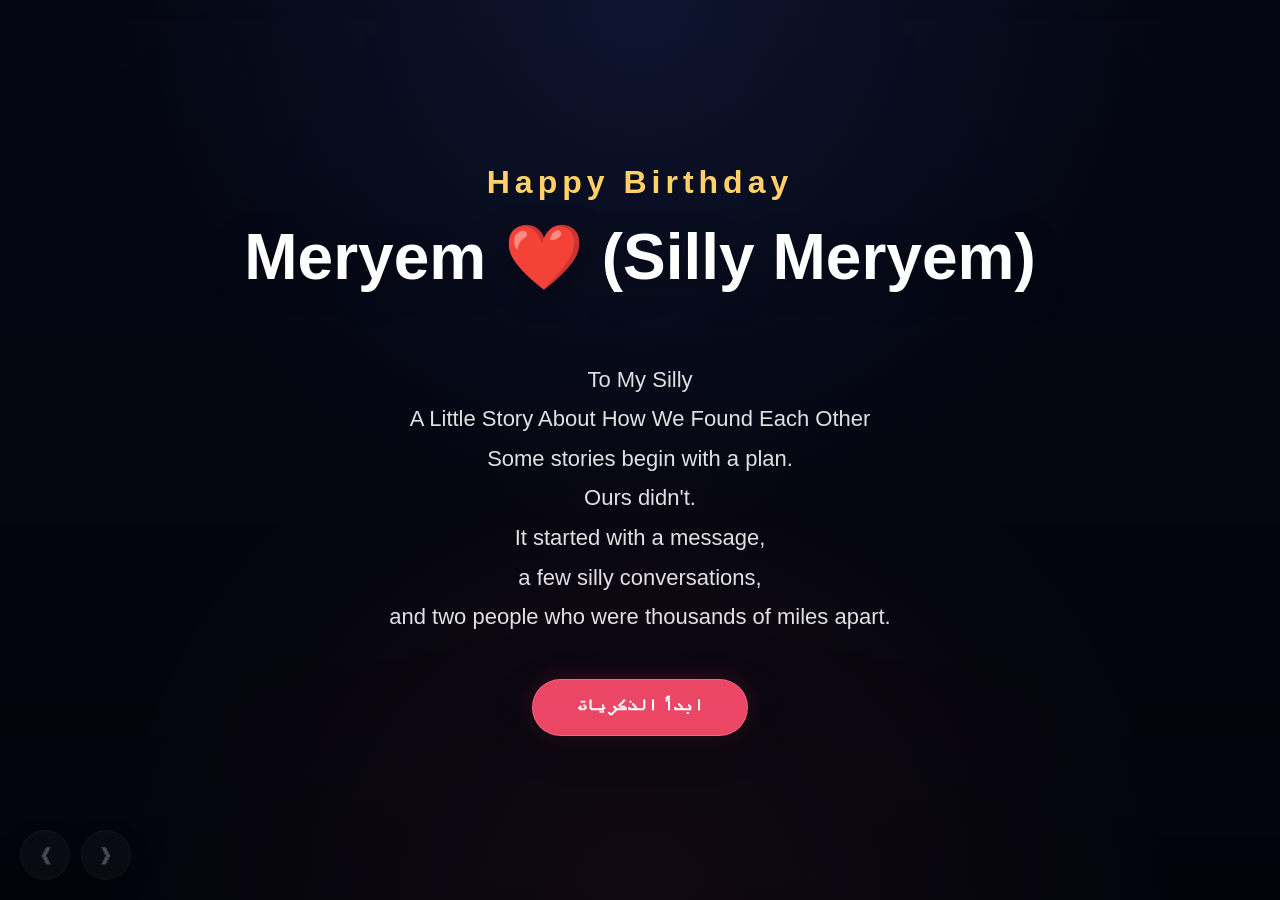
==== index.html @ 69a14bba "Memory album for Meryem" ====
<!DOCTYPE html>
<html lang="zh-CN">

<head>

  <meta charset="UTF-8">

  <meta
          name="viewport"
          content="width=device-width, initial-scale=1.0">

  <title>To My Silly ❤️</title>

  <link rel="stylesheet" href="css/style.css">

</head>
<body>

<div id="movieToast"></div>

<!-- 第1-10章背景：流星 -->
<video id="bgVideo1" autoplay muted loop playsinline>
  <source src="video/meteor.mp4" type="video/mp4">
</video>

<!-- 第11-12章背景：第二个背景视频 -->
<video id="bgVideo2" autoplay muted loop playsinline>
  <source src="video/background2.mp4" type="video/mp4">
</video>

<!-- 第13-29章背景：第三个背景视频 -->
<video id="bgVideo3" autoplay muted loop playsinline>
  <source src="video/background3.mp4" type="video/mp4">
</video>

<!-- 第30章最后一章：烟花（保持原来的 fireworks.mp4） -->
<video id="fireVideo" autoplay muted loop playsinline>
  <source src="video/fireworks.mp4" type="video/mp4">
</video>

<!-- 背景遮罩 -->
<div id="videoOverlay"></div>

<!-- 首页 -->
<section id="cover">

  <div class="cover-content">

    <h2 class="small-title">
      Happy Birthday
    </h2>

    <h1 id="name">
      Meryem ❤️ (Silly Meryem)
    </h1>

    <p class="subtitle">
      To My Silly
      A Little Story About How We Found Each Other
      Some stories begin with a plan.
      Ours didn't.
      It started with a message,
      a few silly conversations,
      and two people who were thousands of miles apart.
    </p >

    <button id="startBtn">
      ابدأ الذكريات
    </button>

  </div>

</section>

<!-- 幻灯片 -->
<section id="memory" class="hidden">

  <div id="slideContainer"></div>

  <div id="pageNumber"></div>

  <div id="movieQuote"></div>

</section>

<!-- 背景音乐 -->
<audio id="bgm" preload="auto"></audio>

<div id="navButtons">

  <button id="prevBtn">
    ❮
  </button>

  <button id="nextBtn">
    ❯
  </button>

</div>

<script src="js/data.js"></script>
<script src="js/effects.js"></script>
<script src="js/engine.js"></script>
</body>

</html>
---- css/style.css ----
/* =====================================================
   Meryem Birthday Movie — Clean Style V6
   -----------------------------------------------------
   Cleaned and consolidated version.
   Compatible with:
   index.html
   js/engine.js
   js/data.js
   ===================================================== */

/* =====================================================
   1. RESET / BASE
   ===================================================== */

* {
  margin: 0;
  padding: 0;
  box-sizing: border-box;
}

html,
body {
  width: 100%;
  height: 100%;
  min-height: 100%;
  overflow: hidden;
  background: #050816;
  color: #ffffff;
  font-family:
          "Poppins",
          "Segoe UI",
          "Noto Sans Arabic",
          Arial,
          sans-serif;
}

body {
  position: relative;
  -webkit-font-smoothing: antialiased;
  text-rendering: optimizeLegibility;
}

button {
  font-family: inherit;
}

/* =====================================================
   2. BACKGROUND VIDEOS
   ===================================================== */

#bgVideo1,
#bgVideo2,
#bgVideo3,
#fireVideo {
  position: fixed;
  inset: 0;
  display: block;
  width: 100%;
  height: 100%;
  min-width: 100vw;
  min-height: 100vh;
  min-height: 100dvh;
  object-fit: cover;
  object-position: center center;
  pointer-events: none;
  z-index: 0;
  transition: opacity 2s ease;
}

#bgVideo1,
#bgVideo2,
#bgVideo3,
#fireVideo {
  opacity: 0;
}

#bgVideo1 {
  opacity: 1;
}

/* Dark layer above videos */
#videoOverlay {
  position: fixed;
  inset: 0;
  background:
          linear-gradient(
                  180deg,
                  rgba(0, 0, 0, 0.18),
                  rgba(0, 0, 0, 0.42)
          );
  z-index: 1;
  pointer-events: none;
}

/* Optional star layer */
#stars {
  position: fixed;
  inset: 0;
  background-image:
          radial-gradient(
                  circle,
                  rgba(255, 255, 255, 0.9) 1.2px,
                  transparent 1.2px
          );
  background-size: 90px 90px;
  opacity: 0.25;
  z-index: 1;
  pointer-events: none;
}

/* Extra cinematic glow */
body::before {
  content: "";
  position: fixed;
  inset: 0;
  background:
          radial-gradient(
                  circle at 50% 0%,
                  rgba(90, 120, 255, 0.16),
                  transparent 48%
          ),
          radial-gradient(
                  circle at 50% 100%,
                  rgba(255, 80, 130, 0.10),
                  transparent 48%
          );
  z-index: 1;
  pointer-events: none;
}

/* =====================================================
   3. COMMON LAYERS
   ===================================================== */

#cover,
#memory {
  position: relative;
  z-index: 2;
  width: 100vw;
  max-width: none;
}

.hidden {
  display: none !important;
}

/* =====================================================
   4. COVER / HOME PAGE
   ===================================================== */

#cover {
  height: 100vh;
  height: 100dvh;
  display: flex;
  justify-content: center;
  align-items: center;
  text-align: center;
  padding: 30px;
}

.cover-content {
  width: min(900px, 92vw);
  animation: fadeUp 1.4s ease both;
}

.small-title {
  font-size: clamp(22px, 3vw, 32px);
  letter-spacing: 5px;
  color: #ffd166;
  margin-bottom: 18px;
  font-weight: 700;
}

#name {
  font-size: clamp(36px, 6vw, 64px);
  line-height: 1.2;
  font-weight: 700;
  margin-bottom: 24px;
  text-shadow: 0 8px 30px rgba(0, 0, 0, 0.35);
}

.subtitle {
  width: min(760px, 100%);
  margin: 0 auto 42px;
  color: rgba(255, 255, 255, 0.88);
  font-size: clamp(17px, 2vw, 22px);
  line-height: 1.8;
  white-space: pre-line;
}

/* Start button */
#startBtn {
  padding: 16px 44px;
  border: 1px solid rgba(255, 255, 255, 0.18);
  border-radius: 999px;
  background: rgba(255, 77, 109, 0.92);
  color: #ffffff;
  font-size: 20px;
  font-weight: 600;
  cursor: pointer;
  box-shadow:
          0 12px 35px rgba(0, 0, 0, 0.35),
          0 0 25px rgba(255, 77, 109, 0.18);
  transition:
          transform 0.3s ease,
          background 0.3s ease,
          box-shadow 0.3s ease;
  animation: breath 2.5s ease-in-out infinite;
}

#startBtn:hover {
  transform: scale(1.05);
  background: #ff6884;
  box-shadow:
          0 16px 40px rgba(0, 0, 0, 0.4),
          0 0 30px rgba(255, 77, 109, 0.25);
}

#startBtn:active {
  transform: scale(0.97);
}

/* =====================================================
   5. MEMORY AREA
   ===================================================== */

#memory {
  height: 100vh;
  height: 100dvh;
  display: flex;
  justify-content: center;
  align-items: stretch;
}

#slideContainer {
  width: 100%;
  height: 100%;
  min-height: 0;
}

/* Each page */
.slide {
  width: 100%;
  height: 100vh;
  height: 100dvh;
  min-height: 100vh;
  min-height: 100dvh;

  display: flex;
  flex-direction: column;
  justify-content: flex-start;
  align-items: center;

  padding:
          34px
          40px
          90px;

  gap: 20px;

  overflow-y: auto;
  overflow-x: hidden;

  scrollbar-width: none;
  -webkit-overflow-scrolling: touch;
}

.slide::-webkit-scrollbar {
  display: none;
}

/* =====================================================
   6. CHAPTER PAGE
   ===================================================== */

.chapter-slide {
  justify-content: center;
  text-align: center;
}

.chapter-slide h2 {
  font-size: clamp(22px, 3vw, 34px);
  letter-spacing: 5px;
  color: #ffd166;
  margin-bottom: 18px;
  font-weight: 700;
}

.chapter-slide h1 {
  max-width: 1000px;
  font-size: clamp(42px, 6vw, 70px);
  line-height: 1.2;
  margin-bottom: 24px;
  text-shadow: 0 10px 35px rgba(0, 0, 0, 0.35);
}

.chapter-slide p {
  width: min(760px, 92%);
  color: rgba(255, 255, 255, 0.86);
  font-size: 19px;
  line-height: 1.9;
}

/* =====================================================
   7. MOVIE LAYOUT
   PC: image left / text right
   Mobile: image top / text bottom
   ===================================================== */

.movie-layout {
  width: min(1400px, 100%);
  min-height: 0;
  flex: 1;

  display: grid;
  grid-template-columns:
    minmax(0, 1.2fr)
    minmax(0, 0.8fr);

  gap: clamp(22px, 3vw, 42px);
  align-items: center;
}

/* Image side */
.movie-image {
  width: 100%;
  min-width: 0;

  display: flex;
  justify-content: center;
  align-items: center;
}

/* Single image */
.movie-image > img {
  display: block;
  width: auto;
  max-width: 100%;
  max-height: 72vh;
  max-height: 72dvh;

  object-fit: contain;
  border-radius: 22px;

  box-shadow:
          0 18px 50px rgba(0, 0, 0, 0.45);

  animation: fadeImage 0.8s ease both;
}

/* Gallery */
.gallery {
  width: 100%;
  max-height: 78vh;
  max-height: 78dvh;

  display: grid;
  grid-template-columns: repeat(2, minmax(0, 1fr));
  gap: 16px;

  justify-items: center;
  align-items: center;
}

.gallery img {
  display: block;
  width: 100%;
  max-width: 100%;
  max-height: 62vh;
  max-height: 62dvh;

  object-fit: contain;
  border-radius: 18px;

  box-shadow:
          0 14px 35px rgba(0, 0, 0, 0.38);

  transition:
          transform 0.35s ease,
          box-shadow 0.35s ease;

  animation: fadeImage 0.8s ease both;
}

.gallery img:hover {
  transform: scale(1.025);
  box-shadow:
          0 18px 42px rgba(0, 0, 0, 0.45);
}

.gallery.gallery-3 {
  grid-template-columns: repeat(3, minmax(0, 1fr));
}

.gallery.gallery-4 {
  grid-template-columns: repeat(2, minmax(0, 1fr));
}

.gallery.gallery-many {
  grid-template-columns:
    repeat(auto-fit, minmax(180px, 1fr));
}

/* =====================================================
   8. MOVIE TEXT
   ===================================================== */

.movie-text {
  width: 100%;
  min-width: 0;
  max-height: 72vh;
  max-height: 72dvh;

  display: flex;
  flex-direction: column;
  justify-content: center;
  align-items: stretch;

  padding: 10px 12px 10px 8px;

  overflow-y: auto;
  overflow-x: hidden;

  scrollbar-width: thin;
  scrollbar-color:
          rgba(255, 255, 255, 0.2)
          transparent;
}

.movie-text::-webkit-scrollbar {
  width: 4px;
}

.movie-text::-webkit-scrollbar-thumb {
  background: rgba(255, 255, 255, 0.2);
  border-radius: 999px;
}

.movie-text h2 {
  font-size: clamp(28px, 3vw, 44px);
  line-height: 1.35;
  color: #ffd166;
  margin-bottom: 22px;
  font-weight: 700;

  direction: rtl;
  text-align: right;
}

.movie-text p {
  direction: rtl;
  text-align: right;
}

/* =====================================================
   9. STORY TEXT
   ===================================================== */

.story-text {
  width: 100%;
  max-width: 950px;

  color: #f5f5f5;

  font-size: 18px;
  line-height: 1.9;
  font-weight: 400;

  white-space: pre-line;
  overflow-wrap: anywhere;
  word-break: normal;

  direction: rtl;
  text-align: right;
}

.story-text.long {
  font-size: 17px;
  line-height: 1.8;
}

/* =====================================================
   10. TEXT-ONLY PAGE
   ===================================================== */

.text-slide {
  justify-content: center;
  text-align: center;
}

.text-box {
  width: min(950px, 100%);
  max-height: 78vh;
  max-height: 78dvh;

  padding: 30px;

  overflow-y: auto;
  scrollbar-width: none;
}

.text-box::-webkit-scrollbar {
  display: none;
}

.text-box h2 {
  font-size: clamp(30px, 4vw, 44px);
  line-height: 1.35;
  color: #ffd166;
  margin-bottom: 18px;
}

.text-subtitle {
  font-size: 21px;
  line-height: 1.6;
  color: rgba(255, 255, 255, 0.68);
  margin-bottom: 28px;
}

.text-box .story-text {
  width: 100%;
  max-width: 900px;
  margin: 0 auto;

  font-size: 19px;
  line-height: 2;
}

/* =====================================================
   11. CINEMATIC PAGE
   ===================================================== */

.cinematic {
  justify-content: center;
  align-items: center;
  text-align: center;
}

.cinematic-box {
  width: min(950px, 92%);
}

.cinematic-line {
  opacity: 0;
  color: #ffffff;

  font-size: clamp(24px, 4vw, 36px);
  line-height: 1.8;

  padding: 0 10px;

  text-shadow:
          0 8px 30px rgba(0, 0, 0, 0.45);

  animation: fadeMovie 1.4s ease forwards;
}

/* =====================================================
   12. CHAT
   ===================================================== */

.chat-window {
  width: min(700px, 96%);
  max-height: 78vh;
  max-height: 78dvh;

  margin: auto;

  padding: 22px;

  background: rgba(25, 25, 28, 0.88);

  border: 1px solid rgba(255, 255, 255, 0.08);
  border-radius: 26px;

  box-shadow:
          0 20px 65px rgba(0, 0, 0, 0.45);

  backdrop-filter: blur(14px);
  -webkit-backdrop-filter: blur(14px);

  animation: fadeUp 0.7s ease both;

  direction: ltr;
}

.chat-header {
  display: flex;
  align-items: center;
  gap: 14px;

  margin-bottom: 24px;
  direction: ltr;
}

.avatar {
  width: 60px;
  height: 60px;

  flex: 0 0 auto;

  border-radius: 50%;
  object-fit: cover;

  border: 2px solid rgba(255, 255, 255, 0.18);

  box-shadow:
          0 8px 22px rgba(0, 0, 0, 0.3);
}

.chat-header h3 {
  font-size: 21px;
  font-weight: 600;
  line-height: 1.3;
}

.online {
  display: inline-block;
  margin-top: 4px;

  color: #55d66b;
  font-size: 14px;
}

/* Chat area */
#chatArea {
  width: 100%;

  display: flex;
  flex-direction: column;
  gap: 14px;

  max-height: calc(78vh - 110px);
  overflow-y: auto;

  padding: 4px;

  scrollbar-width: none;
}

#chatArea::-webkit-scrollbar {
  display: none;
}

/* Message bubble */
.bubble {
  max-width: 76%;

  padding: 13px 17px;

  border-radius: 19px;

  font-size: 18px;
  line-height: 1.65;

  overflow-wrap: anywhere;
  word-break: break-word;

  animation: fadeUp 0.35s ease both;

  direction: ltr;
  text-align: left;
}

.them {
  align-self: flex-start;
  background: #363638;
  border-bottom-left-radius: 6px;
}

.me {
  align-self: flex-end;
  background: #0b93f6;
  border-bottom-right-radius: 6px;
}

/* Chat typing indicator */
.typing {
  width: 68px;

  padding: 13px;

  display: flex;
  align-items: center;
  justify-content: center;
  gap: 7px;

  border-radius: 20px;
}

.typing.them {
  align-self: flex-start;
  background: #333335;
}

.typing.me {
  align-self: flex-end;
  background: #0b93f6;
}

.typing span {
  width: 8px;
  height: 8px;

  border-radius: 50%;
  background: #ffffff;

  animation: blink 1.2s infinite;
}

.typing span:nth-child(2) {
  animation-delay: 0.2s;
}

.typing span:nth-child(3) {
  animation-delay: 0.4s;
}

/* Sticker */
.sticker {
  display: block;

  width: 130px;
  max-width: 58vw;

  height: auto;

  border-radius: 16px;
}

/* =====================================================
   13. VIDEO PAGE
   ===================================================== */

video {
  width: 100%;
  max-width: 900px;
  max-height: 70vh;

  object-fit: contain;

  border-radius: 22px;

  box-shadow:
          0 18px 45px rgba(0, 0, 0, 0.45);

  margin: 20px 0;
}

/* =====================================================
   14. QUOTE
   ===================================================== */

#movieQuote {
  position: fixed;

  left: 50%;
  bottom: 30px;

  transform: translateX(-50%);

  width: min(800px, 82vw);

  margin: 0;

  text-align: center;

  color: rgba(255, 255, 255, 0.72);

  font-size: 15px;
  line-height: 1.6;

  font-style: italic;

  z-index: 900;

  pointer-events: none;

  text-shadow:
          0 4px 18px rgba(0, 0, 0, 0.55);
}

/* =====================================================
   15. PAGE NUMBER
   ===================================================== */

#pageNumber {
  position: fixed;

  right: 24px;
  bottom: 22px;

  color: rgba(255, 255, 255, 0.68);

  font-size: 14px;

  z-index: 9998;
  pointer-events: none;
}

/* =====================================================
   16. NAVIGATION
   ===================================================== */

#navButtons {
  position: fixed;

  left: 20px;
  bottom: 20px;

  display: flex;
  gap: 11px;

  z-index: 9999;

  opacity: 0.28;

  transition:
          opacity 0.5s ease,
          transform 0.3s ease;
}

#navButtons.show {
  opacity: 1;
}

#navButtons button {
  width: 50px;
  height: 50px;

  padding: 0;

  display: flex;
  align-items: center;
  justify-content: center;

  border: 1px solid rgba(255, 255, 255, 0.12);
  border-radius: 50%;

  background: rgba(255, 255, 255, 0.12);

  backdrop-filter: blur(16px);
  -webkit-backdrop-filter: blur(16px);

  color: #ffffff;

  font-size: 23px;

  cursor: pointer;

  box-shadow:
          0 10px 30px rgba(0, 0, 0, 0.35);

  transition:
          transform 0.25s ease,
          background 0.25s ease;
}

#navButtons button:hover {
  transform: scale(1.08);
  background: rgba(255, 255, 255, 0.22);
}

#navButtons button:active {
  transform: scale(0.92);
}

/* =====================================================
   17. MOVIE TOAST
   ===================================================== */

#movieToast {
  position: fixed;

  top: 50%;
  left: 50%;

  transform: translate(-50%, -50%);

  width: min(85vw, 540px);

  padding: 24px 30px;

  box-sizing: border-box;

  border: 1px solid rgba(255, 255, 255, 0.16);
  border-radius: 20px;

  background: rgba(20, 20, 35, 0.90);

  backdrop-filter: blur(18px);
  -webkit-backdrop-filter: blur(18px);

  box-shadow:
          0 18px 55px rgba(0, 0, 0, 0.45);

  color: #ffffff;

  text-align: center;

  font-size: 18px;
  line-height: 1.65;

  z-index: 10000;

  opacity: 0;
  visibility: hidden;
  pointer-events: none;

  transition:
          opacity 0.3s ease,
          visibility 0.3s ease;
}

#movieToast.show {
  opacity: 1;
  visibility: visible;
}

/* Small dynamically-created toast */
#toast {
  position: fixed;

  left: 50%;
  bottom: 90px;

  transform: translateX(-50%);

  width: max-content;
  max-width: 88vw;

  padding: 12px 20px;

  border: 1px solid rgba(255, 255, 255, 0.10);
  border-radius: 30px;

  background: rgba(0, 0, 0, 0.76);

  color: #ffffff;

  font-size: 15px;
  line-height: 1.5;

  text-align: center;

  opacity: 0;
  pointer-events: none;

  transition:
          opacity 0.3s ease,
          bottom 0.3s ease;

  z-index: 99999;

  backdrop-filter: blur(10px);
  -webkit-backdrop-filter: blur(10px);
}

#toast.show {
  opacity: 1;
  bottom: 110px;
}

/* =====================================================
   18. ENDING
   ===================================================== */

.ending {
  width: 100%;
  height: 100%;

  display: flex;
  flex-direction: column;
  justify-content: center;
  align-items: center;

  text-align: center;
}

.ending h1 {
  font-size: clamp(40px, 6vw, 64px);
  line-height: 1.25;
  margin-bottom: 20px;
}

.ending p {
  max-width: 760px;

  font-size: 21px;
  line-height: 1.8;

  color: rgba(255, 255, 255, 0.82);
}

.heart {
  font-size: 60px;
  margin-top: 30px;

  animation: heartBeat 1.8s ease-in-out infinite;
}

/* =====================================================
   19. ANIMATIONS
   ===================================================== */

@keyframes fadeUp {
  from {
    opacity: 0;
    transform: translateY(35px);
  }

  to {
    opacity: 1;
    transform: translateY(0);
  }
}

@keyframes fadeImage {
  from {
    opacity: 0;
    transform: scale(0.985);
  }

  to {
    opacity: 1;
    transform: scale(1);
  }
}

@keyframes breath {
  0%,
  100% {
    transform: scale(1);
  }

  50% {
    transform: scale(1.035);
  }
}

@keyframes fadeMovie {
  from {
    opacity: 0;
    transform: translateY(20px);
  }

  to {
    opacity: 1;
    transform: translateY(0);
  }
}

@keyframes blink {
  0%,
  80%,
  100% {
    opacity: 0.2;
    transform: scale(0.7);
  }

  40% {
    opacity: 1;
    transform: scale(1);
  }
}

@keyframes heartBeat {
  0%,
  100% {
    transform: scale(1);
  }

  50% {
    transform: scale(1.12);
  }
}

/* =====================================================
   20. TABLET / MOBILE
   ===================================================== */

@media (max-width: 900px) {

  html,
  body {
    width: 100%;
    height: 100%;
    overflow: hidden;
  }

  /* ---------- Cover ---------- */

  #cover {
    min-height: 100dvh;
    padding: 24px 18px;
  }

  .cover-content {
    width: 100%;
  }

  .small-title {
    font-size: 21px;
    letter-spacing: 3px;
    margin-bottom: 14px;
  }

  #name {
    font-size: clamp(30px, 8vw, 45px);
    line-height: 1.25;
    margin-bottom: 18px;
  }

  .subtitle {
    font-size: 16px;
    line-height: 1.75;
    margin-bottom: 32px;
  }

  #startBtn {
    padding: 14px 32px;
    font-size: 18px;
  }

  /* ---------- Memory ---------- */

  #memory {
    height: 100dvh;
    min-height: 100dvh;

    padding: 0;

    align-items: flex-start;
  }

  #slideContainer {
    width: 100%;
    height: 100dvh;
  }

  /* ---------- Slide ---------- */

  .slide {
    width: 100%;
    height: 100dvh;
    min-height: 100dvh;

    padding:
            22px
            16px
            110px;

    justify-content: flex-start;
    align-items: center;

    gap: 16px;

    overflow-y: auto;
    overflow-x: hidden;
  }

  /* ---------- Titles ---------- */

  .slide > h2,
  .slide h2 {
    width: 100%;

    font-size: 27px;
    line-height: 1.35;

    text-align: center;

    margin:
            4px
            0
            10px;

    color: #ffd166;

    font-weight: 700;

    word-break: normal;
  }

  /* ---------- Movie layout ---------- */

  .movie-layout {
    width: 100%;

    display: flex;
    flex-direction: column;

    align-items: center;

    gap: 20px;

    flex: none;
  }

  /* ---------- Images ---------- */

  .movie-image {
    width: 100%;

    display: flex;
    justify-content: center;
    align-items: center;

    flex-shrink: 0;
  }

  .movie-image > img {
    display: block;

    width: auto;
    max-width: 100%;

    max-height: 40dvh;

    object-fit: contain;

    border-radius: 16px;

    box-shadow:
            0 12px 30px rgba(0, 0, 0, 0.38);

    animation:
            fadeImage 0.45s ease both;
  }

  /* ---------- Gallery ---------- */

  .gallery,
  .gallery.gallery-3,
  .gallery.gallery-4,
  .gallery.gallery-many {
    width: 100%;

    display: grid;
    grid-template-columns: 1fr;

    gap: 12px;

    max-height: none;
  }

  .gallery img {
    width: 100%;
    max-width: 100%;
    max-height: 48dvh;

    object-fit: contain;

    border-radius: 15px;

    box-shadow:
            0 10px 28px rgba(0, 0, 0, 0.30);

    animation:
            fadeImage 0.45s ease both;
  }

  /* ---------- Text ---------- */

  .movie-text {
    width: 100%;
    max-width: none;

    padding:
            0
            3px
            20px;

    display: flex;
    flex-direction: column;

    align-items: stretch;
    justify-content: flex-start;

    overflow: visible;

    max-height: none;
  }

  .movie-text h2 {
    width: 100%;

    font-size: 27px;
    line-height: 1.4;

    margin-bottom: 14px;

    direction: rtl;
    text-align: right;
  }

  .story-text,
  .movie-text .story-text {
    width: 100%;
    max-width: none;

    margin: 0;

    font-size: 17px;
    line-height: 1.85;

    font-weight: 400;

    direction: rtl;
    text-align: right;

    color: #f5f5f5;

    white-space: pre-line;
    overflow-wrap: anywhere;

    letter-spacing: 0.1px;
  }

  /* ---------- Text-only pages ---------- */

  .text-slide {
    justify-content: center;
    padding-bottom: 110px;
  }

  .text-box {
    width: 100%;
    max-width: none;

    max-height: 78dvh;

    padding:
            10px
            4px
            40px;
  }

  .text-box h2 {
    font-size: 28px;
  }

  .text-subtitle {
    font-size: 18px;
    line-height: 1.6;
    margin-bottom: 18px;
  }

  .text-box .story-text {
    font-size: 18px;
    line-height: 1.9;

    text-align: right;
  }

  /* ---------- Chapter ---------- */

  .chapter-slide {
    justify-content: center;

    text-align: center;

    padding:
            24px
            24px
            110px;
  }

  .chapter-slide h2 {
    width: auto;

    font-size: 20px;
    letter-spacing: 3px;

    text-align: center;
  }

  .chapter-slide h1 {
    width: 100%;

    font-size: 42px;
    line-height: 1.25;

    margin-bottom: 18px;
  }

  .chapter-slide p {
    width: 100%;

    font-size: 17px;
    line-height: 1.8;
  }

  /* ---------- Cinematic ---------- */

  .cinematic {
    justify-content: center;

    padding:
            25px
            20px
            110px;
  }

  .cinematic-box {
    width: 100%;
  }

  .cinematic-line {
    font-size: 24px;
    line-height: 1.8;
    padding: 0 6px;
  }

  /* ---------- Chat ---------- */

  .chat-window {
    width: 100%;
    max-width: 430px;

    max-height: 78dvh;

    padding: 18px;

    border-radius: 22px;
  }

  .chat-header {
    gap: 12px;
    margin-bottom: 18px;
  }

  .avatar {
    width: 52px;
    height: 52px;
  }

  .chat-header h3 {
    font-size: 19px;
  }

  #chatArea {
    max-height: calc(78dvh - 105px);
  }

  .bubble {
    max-width: 82%;

    padding:
            11px
            15px;

    font-size: 17px;
    line-height: 1.55;
  }

  .sticker {
    width: 118px;
    max-width: 58vw;
  }

  /* ---------- Quote ---------- */

  #movieQuote {
    left: 50%;
    bottom: 76px;

    width: 84%;
    max-width: 420px;

    font-size: 13px;
    line-height: 1.55;

    opacity: 0.78;
  }

  /* ---------- Page number ---------- */

  #pageNumber {
    right: 14px;
    bottom: 17px;

    font-size: 12px;
    opacity: 0.55;
  }

  /* ---------- Navigation ---------- */

  #navButtons {
    left: 16px;
    bottom: 16px;

    gap: 10px;
  }

  #navButtons button {
    width: 44px;
    height: 44px;

    font-size: 20px;
  }

  /* ---------- Toast ---------- */

  #movieToast {
    width: 84%;
    max-width: 390px;

    padding:
            17px
            20px;

    font-size: 17px;
    line-height: 1.65;

    border-radius: 18px;
  }

  /* ---------- Ending ---------- */

  .ending {
    justify-content: center;

    padding:
            25px
            20px
            110px;
  }

  .ending h1 {
    font-size: 42px;
    line-height: 1.25;
  }

  .ending p {
    font-size: 18px;
    line-height: 1.85;
  }

  .heart {
    font-size: 52px;
  }
}

/* =====================================================
   21. VERY SMALL PHONES
   ===================================================== */

@media (max-width: 380px) {

  .slide {
    padding-left: 13px;
    padding-right: 13px;
  }

  .slide h2 {
    font-size: 24px;
  }

  .chapter-slide h1 {
    font-size: 37px;
  }

  .story-text,
  .movie-text .story-text {
    font-size: 16px;
    line-height: 1.8;
  }

  .movie-image > img {
    max-height: 36dvh;
  }

  .bubble {
    font-size: 16px;
  }

  #startBtn {
    padding:
            13px
            28px;

    font-size: 17px;
  }
}

/* =====================================================
   22. REDUCED MOTION
   ===================================================== */

@media (prefers-reduced-motion: reduce) {

  *,
  *::before,
  *::after {
    animation-duration: 0.01ms !important;
    animation-iteration-count: 1 !important;
    transition-duration: 0.01ms !important;
    scroll-behavior: auto !important;
  }
}
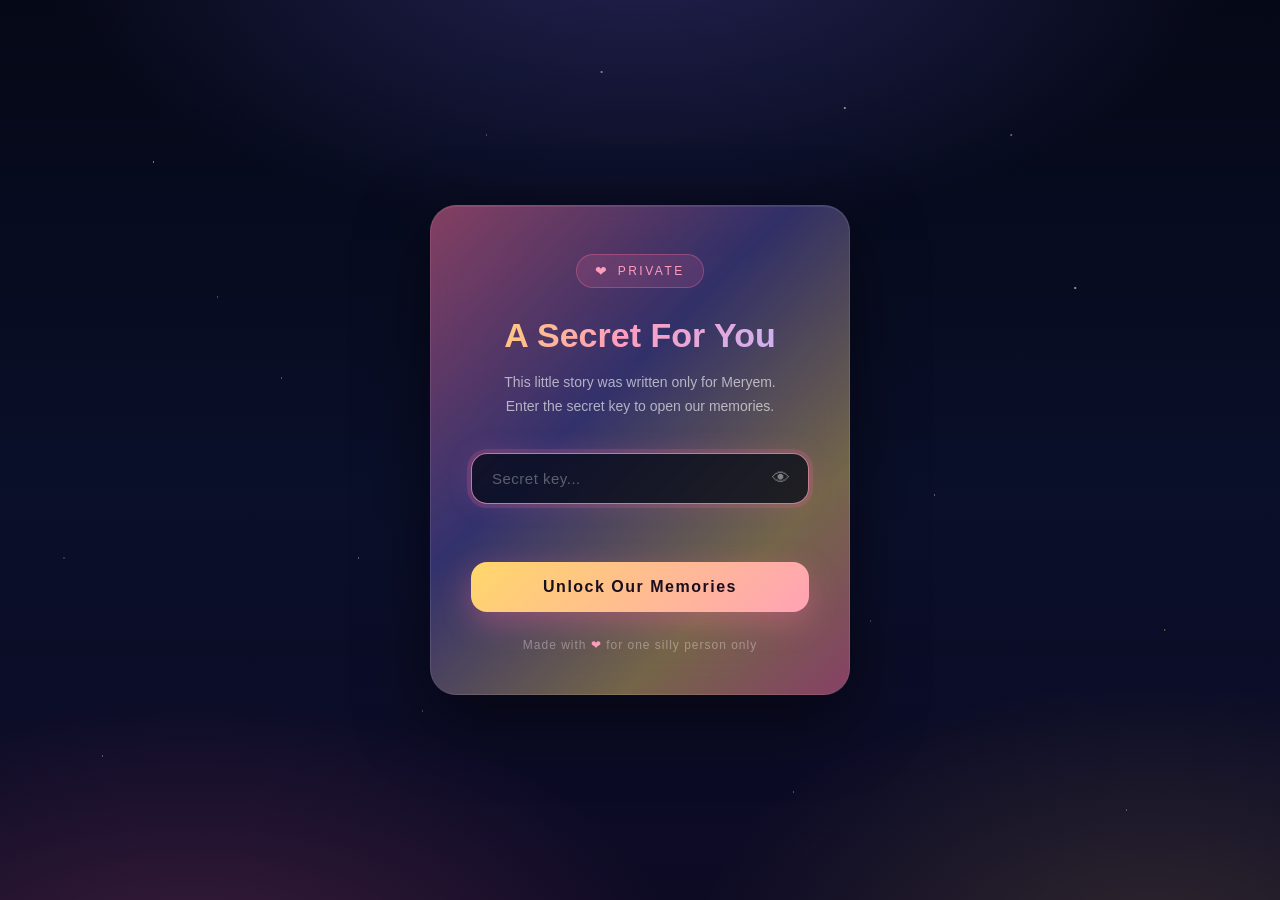
==== commit 4a13f2e4: "add password login page" ====
--- a/index.html
+++ b/index.html
@@ -12,6 +12,15 @@
   <title>To My Silly ❤️</title>
 
   <link rel="stylesheet" href="css/style.css">
+
+  <script src="js/auth.js"></script>
+
+  <script>
+    // 访问守卫：未解锁时跳转到登录页
+    if (!window.MBWGate || !MBWGate.isUnlocked()) {
+      location.replace("login.html");
+    }
+  </script>
 
 </head>
 <body>
